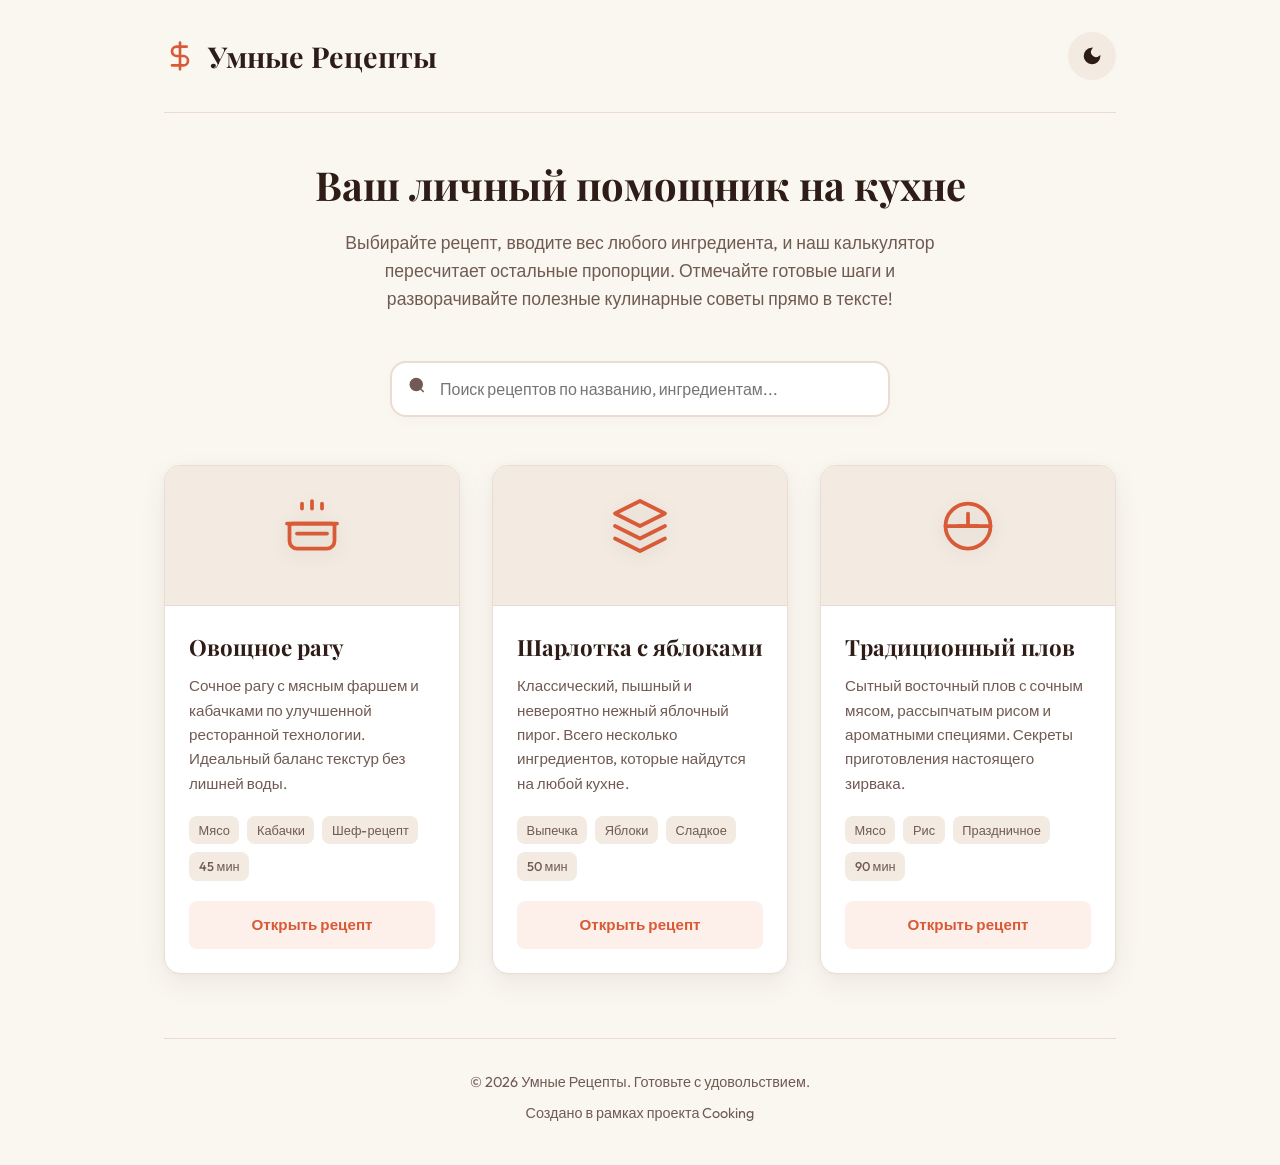
==== index.html @ 66353544 "Initial commit: cooking recipe repository with smart features" ====
<!DOCTYPE html>
<html lang="ru">
<head>
    <meta charset="UTF-8">
    <meta name="viewport" content="width=device-width, initial-scale=1.0">
    <title>Кулинарная Книга - Интерактивные Рецепты</title>
    <meta name="description" content="Удобная интерактивная книга рецептов с автоматическим калькулятором пропорций ингредиентов, встроенными ответами на вопросы и отслеживанием прогресса приготовления.">
    <link rel="stylesheet" href="style.css">
</head>
<body>
    <div class="container">
        <!-- HEADER -->
        <header>
            <div class="logo-section">
                <span class="logo-icon">
                    <svg xmlns="http://www.w3.org/2000/svg" width="32" height="32" viewBox="0 0 24 24" fill="none" stroke="currentColor" stroke-width="2" stroke-linecap="round" stroke-linejoin="round"><path d="M12 2v20M17 5H9.5a3.5 3.5 0 0 0 0 7h5a3.5 3.5 0 0 1 0 7H6"/></svg>
                </span>
                <h1>Умные Рецепты</h1>
            </div>
            <button class="theme-toggle-btn" id="themeToggleBtn" aria-label="Переключить тему">
                <!-- Moon icon (for dark mode selection) -->
                <svg class="moon-icon" xmlns="http://www.w3.org/2000/svg" viewBox="0 0 24 24" fill="none" stroke="currentColor" stroke-width="2"><path d="M21 12.79A9 9 0 1 1 11.21 3 7 7 0 0 0 21 12.79z"/></svg>
                <!-- Sun icon (for light mode selection) -->
                <svg class="sun-icon" xmlns="http://www.w3.org/2000/svg" viewBox="0 0 24 24" fill="none" stroke="currentColor" stroke-width="2"><circle cx="12" cy="12" r="5"/><line x1="12" y1="1" x2="12" y2="3"/><line x1="12" y1="21" x2="12" y2="23"/><line x1="4.22" y1="4.22" x2="5.64" y2="5.64"/><line x1="18.36" y1="18.36" x2="19.78" y2="19.78"/><line x1="1" y1="12" x2="3" y2="12"/><line x1="21" y1="12" x2="23" y2="12"/><line x1="4.22" y1="19.78" x2="5.64" y2="18.36"/><line x1="18.36" y1="5.64" x2="19.78" y2="4.22"/></svg>
            </button>
        </header>

        <!-- HERO SECTION -->
        <main>
            <section class="hero">
                <h2>Ваш личный помощник на кухне</h2>
                <p>Выбирайте рецепт, вводите вес любого ингредиента, и наш калькулятор пересчитает остальные пропорции. Отмечайте готовые шаги и разворачивайте полезные кулинарные советы прямо в тексте!</p>
            </section>

            <!-- SEARCH CONTAINER -->
            <div class="search-container">
                <span class="search-icon">
                    <svg xmlns="http://www.w3.org/2000/svg" viewBox="0 0 24 24" fill="none" stroke="currentColor" stroke-width="2"><circle cx="11" cy="11" r="8"/><line x1="21" y1="21" x2="16.65" y2="16.65"/></svg>
                </span>
                <input type="text" id="recipeSearch" class="search-input" placeholder="Поиск рецептов по названию, ингредиентам...">
            </div>

            <!-- RECIPES GRID -->
            <div class="recipes-grid">
                <!-- CARD 1: Vegetable Stew -->
                <article class="recipe-card" id="card-ragu">
                    <div class="recipe-card-header">
                        <div class="recipe-card-icon">
                            <svg xmlns="http://www.w3.org/2000/svg" width="60" height="60" viewBox="0 0 24 24" fill="none" stroke="var(--accent)" stroke-width="1.5" stroke-linecap="round" stroke-linejoin="round">
                                <path d="M4 11h16a1 1 0 0 1 1 1v6a3 3 0 0 1-3 3H6a3 3 0 0 1-3-3v-6a1 1 0 0 1 1-1z"/>
                                <path d="M12 2v3"/>
                                <path d="M8 3v2"/>
                                <path d="M16 3v2"/>
                                <path d="M2 11h20"/>
                                <path d="M6 15h12"/>
                            </svg>
                        </div>
                    </div>
                    <div class="recipe-card-body">
                        <h3>Овощное рагу</h3>
                        <p>Сочное рагу с мясным фаршем и кабачками по улучшенной ресторанной технологии. Идеальный баланс текстур без лишней воды.</p>
                        <div class="recipe-meta-tags">
                            <span class="meta-tag">Мясо</span>
                            <span class="meta-tag">Кабачки</span>
                            <span class="meta-tag">Шеф-рецепт</span>
                            <span class="meta-tag">45 мин</span>
                        </div>
                        <a href="ragu.html" class="recipe-card-btn">Открыть рецепт</a>
                    </div>
                </article>

                <!-- CARD 2: Sharlotka -->
                <article class="recipe-card" id="card-sharlotka">
                    <div class="recipe-card-header">
                        <div class="recipe-card-icon">
                            <svg xmlns="http://www.w3.org/2000/svg" width="60" height="60" viewBox="0 0 24 24" fill="none" stroke="var(--accent)" stroke-width="1.5" stroke-linecap="round" stroke-linejoin="round">
                                <path d="M12 2L2 7l10 5 10-5-10-5z"/>
                                <path d="M2 17l10 5 10-5"/>
                                <path d="M2 12l10 5 10-5"/>
                            </svg>
                        </div>
                    </div>
                    <div class="recipe-card-body">
                        <h3>Шарлотка с яблоками</h3>
                        <p>Классический, пышный и невероятно нежный яблочный пирог. Всего несколько ингредиентов, которые найдутся на любой кухне.</p>
                        <div class="recipe-meta-tags">
                            <span class="meta-tag">Выпечка</span>
                            <span class="meta-tag">Яблоки</span>
                            <span class="meta-tag">Сладкое</span>
                            <span class="meta-tag">50 мин</span>
                        </div>
                        <a href="sharlotka.html" class="recipe-card-btn">Открыть рецепт</a>
                    </div>
                </article>

                <!-- CARD 3: Plov -->
                <article class="recipe-card" id="card-plov">
                    <div class="recipe-card-header">
                        <div class="recipe-card-icon">
                            <svg xmlns="http://www.w3.org/2000/svg" width="60" height="60" viewBox="0 0 24 24" fill="none" stroke="var(--accent)" stroke-width="1.5" stroke-linecap="round" stroke-linejoin="round">
                                <path d="M12 3a9 9 0 0 0-9 9h18a9 9 0 0 0-9-9z"/>
                                <path d="M3 12a9 9 0 0 0 9 9 9 9 0 0 0 9-9"/>
                                <path d="M12 7v5"/>
                                <path d="M8 12h8"/>
                            </svg>
                        </div>
                    </div>
                    <div class="recipe-card-body">
                        <h3>Традиционный плов</h3>
                        <p>Сытный восточный плов с сочным мясом, рассыпчатым рисом и ароматными специями. Секреты приготовления настоящего зирвака.</p>
                        <div class="recipe-meta-tags">
                            <span class="meta-tag">Мясо</span>
                            <span class="meta-tag">Рис</span>
                            <span class="meta-tag">Праздничное</span>
                            <span class="meta-tag">90 мин</span>
                        </div>
                        <a href="plov.html" class="recipe-card-btn">Открыть рецепт</a>
                    </div>
                </article>
            </div>
        </main>

        <!-- FOOTER -->
        <footer>
            <p>&copy; 2026 Умные Рецепты. Готовьте с удовольствием.</p>
            <p>Создано в рамках проекта Cooking</p>
        </footer>
    </div>

    <script src="script.js"></script>
</body>
</html>
---- style.css ----
@import url('https://fonts.googleapis.com/css2?family=Outfit:wght@300;400;500;600;700&family=Playfair+Display:ital,wght@0,400;0,600;0,700;1,400&display=swap');

/* --- CSS VARIABLES & THEMES --- */
:root {
    --bg-primary: #faf6f0;
    --bg-secondary: #ffffff;
    --bg-tertiary: #f3eae1;
    --text-primary: #2e1c16;
    --text-secondary: #705b53;
    --accent: #d95a36;
    --accent-hover: #c24623;
    --accent-light: #fdf0eb;
    --border-color: #ebdcd3;
    --shadow-color: rgba(46, 28, 22, 0.06);
    --card-shadow: 0 10px 30px var(--shadow-color), 0 1px 8px rgba(46, 28, 22, 0.03);
    --success: #4a7c59;
    --success-light: #edf4ef;
    --transition-speed: 0.3s;
    --font-heading: 'Playfair Display', serif;
    --font-body: 'Outfit', sans-serif;
    --border-radius-sm: 8px;
    --border-radius-md: 16px;
    --border-radius-lg: 24px;
}

body.dark-theme {
    --bg-primary: #150e0c;
    --bg-secondary: #221613;
    --bg-tertiary: #2d1e1a;
    --text-primary: #fcf8f5;
    --text-secondary: #a8948c;
    --accent: #e5704e;
    --accent-hover: #f18c6e;
    --accent-light: #3a1e16;
    --border-color: #3b2822;
    --shadow-color: rgba(0, 0, 0, 0.4);
    --success: #68a377;
    --success-light: #1b2d20;
}

/* --- BASE STYLES --- */
* {
    box-sizing: border-box;
    margin: 0;
    padding: 0;
}

body {
    background-color: var(--bg-primary);
    color: var(--text-primary);
    font-family: var(--font-body);
    line-height: 1.6;
    transition: background-color var(--transition-speed), color var(--transition-speed);
}

a {
    color: inherit;
    text-decoration: none;
}

/* --- LAYOUT & CONTAINERS --- */
.container {
    max-width: 1000px;
    margin: 0 auto;
    padding: 2rem 1.5rem;
}

header {
    display: flex;
    justify-content: space-between;
    align-items: center;
    padding-bottom: 2rem;
    border-bottom: 1px solid var(--border-color);
    margin-bottom: 2.5rem;
}

.logo-section {
    display: flex;
    align-items: center;
    gap: 0.75rem;
}

.logo-icon {
    font-size: 2rem;
    color: var(--accent);
    display: flex;
    align-items: center;
}

.logo-section h1 {
    font-family: var(--font-heading);
    font-size: 1.8rem;
    font-weight: 700;
}

/* --- THEME TOGGLE BUTTON --- */
.theme-toggle-btn {
    background: var(--bg-tertiary);
    border: none;
    cursor: pointer;
    width: 48px;
    height: 48px;
    border-radius: 50%;
    display: flex;
    align-items: center;
    justify-content: center;
    transition: background-color var(--transition-speed), transform 0.2s;
    color: var(--text-primary);
}

.theme-toggle-btn:hover {
    transform: scale(1.05);
    background: var(--accent-light);
    color: var(--accent);
}

.theme-toggle-btn svg {
    width: 20px;
    height: 20px;
    fill: currentColor;
}

.sun-icon { display: none; }
.moon-icon { display: block; }

body.dark-theme .sun-icon { display: block; }
body.dark-theme .moon-icon { display: none; }

/* --- HERO SECTION --- */
.hero {
    text-align: center;
    margin-bottom: 3rem;
}

.hero h2 {
    font-family: var(--font-heading);
    font-size: 2.5rem;
    margin-bottom: 0.75rem;
    font-weight: 700;
}

.hero p {
    color: var(--text-secondary);
    font-size: 1.1rem;
    max-width: 600px;
    margin: 0 auto;
}

/* --- SEARCH & FILTERS --- */
.search-container {
    position: relative;
    max-width: 500px;
    margin: 0 auto 3rem;
}

.search-input {
    width: 100%;
    padding: 1rem 1.25rem 1rem 3rem;
    border: 2px solid var(--border-color);
    background-color: var(--bg-secondary);
    color: var(--text-primary);
    border-radius: var(--border-radius-md);
    font-family: var(--font-body);
    font-size: 1rem;
    outline: none;
    box-shadow: 0 4px 15px rgba(0, 0, 0, 0.02);
    transition: border-color var(--transition-speed), box-shadow var(--transition-speed);
}

.search-input:focus {
    border-color: var(--accent);
    box-shadow: 0 4px 20px var(--shadow-color);
}

.search-icon {
    position: absolute;
    left: 1.1rem;
    top: 50%;
    transform: translateY(-50%);
    color: var(--text-secondary);
    pointer-events: none;
}

.search-icon svg {
    width: 18px;
    height: 18px;
    fill: currentColor;
}

/* --- RECIPE CARDS GRID --- */
.recipes-grid {
    display: grid;
    grid-template-columns: repeat(auto-fill, minmax(280px, 1fr));
    gap: 2rem;
}

.recipe-card {
    background-color: var(--bg-secondary);
    border-radius: var(--border-radius-md);
    overflow: hidden;
    box-shadow: var(--card-shadow);
    border: 1px solid var(--border-color);
    display: flex;
    flex-direction: column;
    height: 100%;
    transition: transform 0.25s, box-shadow 0.25s, border-color var(--transition-speed);
}

.recipe-card:hover {
    transform: translateY(-5px);
    box-shadow: 0 15px 35px var(--shadow-color);
    border-color: var(--accent);
}

.recipe-card-header {
    background: var(--bg-tertiary);
    height: 140px;
    display: flex;
    align-items: center;
    justify-content: center;
    position: relative;
    border-bottom: 1px solid var(--border-color);
}

.recipe-card-icon {
    font-size: 3.5rem;
    filter: drop-shadow(0 4px 8px rgba(0,0,0,0.1));
    transition: transform 0.3s;
}

.recipe-card:hover .recipe-card-icon {
    transform: scale(1.1) rotate(5deg);
}

.recipe-card-body {
    padding: 1.5rem;
    display: flex;
    flex-direction: column;
    flex-grow: 1;
}

.recipe-card h3 {
    font-family: var(--font-heading);
    font-size: 1.4rem;
    margin-bottom: 0.5rem;
    color: var(--text-primary);
}

.recipe-card p {
    color: var(--text-secondary);
    font-size: 0.95rem;
    margin-bottom: 1.25rem;
    flex-grow: 1;
}

.recipe-meta-tags {
    display: flex;
    flex-wrap: wrap;
    gap: 0.5rem;
    margin-bottom: 1.25rem;
}

.meta-tag {
    background-color: var(--bg-tertiary);
    color: var(--text-secondary);
    font-size: 0.8rem;
    padding: 0.25rem 0.6rem;
    border-radius: var(--border-radius-sm);
    font-weight: 500;
}

.recipe-card-btn {
    display: inline-flex;
    align-items: center;
    justify-content: center;
    background-color: var(--accent-light);
    color: var(--accent);
    padding: 0.75rem;
    border-radius: var(--border-radius-sm);
    font-weight: 600;
    font-size: 0.95rem;
    transition: background-color 0.2s, color 0.2s;
    border: none;
    cursor: pointer;
    width: 100%;
}

.recipe-card:hover .recipe-card-btn {
    background-color: var(--accent);
    color: #ffffff;
}

/* --- RECIPE PAGE LAYOUT --- */
.back-btn {
    display: inline-flex;
    align-items: center;
    gap: 0.5rem;
    color: var(--text-secondary);
    font-weight: 500;
    margin-bottom: 1.5rem;
    transition: color 0.2s, transform 0.2s;
}

.back-btn:hover {
    color: var(--accent);
    transform: translateX(-4px);
}

.recipe-header {
    text-align: center;
    margin-bottom: 2.5rem;
}

.recipe-header h2 {
    font-family: var(--font-heading);
    font-size: 2.8rem;
    margin-bottom: 0.75rem;
}

.recipe-header-meta {
    display: flex;
    justify-content: center;
    gap: 1.5rem;
    color: var(--text-secondary);
    font-size: 0.95rem;
}

.recipe-layout {
    display: grid;
    grid-template-columns: 350px 1fr;
    gap: 2.5rem;
    align-items: start;
}

@media (max-width: 850px) {
    .recipe-layout {
        grid-template-columns: 1fr;
    }
}

/* --- INGREDIENTS SECTION (CALCULATOR) --- */
.ingredients-card {
    background-color: var(--bg-secondary);
    border-radius: var(--border-radius-md);
    padding: 1.75rem;
    box-shadow: var(--card-shadow);
    border: 1px solid var(--border-color);
}

.ingredients-card h3 {
    font-family: var(--font-heading);
    font-size: 1.4rem;
    margin-bottom: 1rem;
    border-bottom: 2px solid var(--border-color);
    padding-bottom: 0.5rem;
}

.calculator-info-box {
    background-color: var(--accent-light);
    color: var(--text-secondary);
    padding: 0.75rem 1rem;
    border-radius: var(--border-radius-sm);
    font-size: 0.85rem;
    margin-bottom: 1.5rem;
    border-left: 4px solid var(--accent);
}

.ingredients-list {
    list-style: none;
}

.ingredient-item {
    display: flex;
    align-items: center;
    justify-content: space-between;
    padding: 0.75rem 0;
    border-bottom: 1px dashed var(--border-color);
}

.ingredient-item:last-child {
    border-bottom: none;
}

.ingredient-name {
    font-weight: 500;
    flex-grow: 1;
    margin-right: 1rem;
}

.ingredient-amount-wrapper {
    display: flex;
    align-items: center;
    gap: 0.4rem;
}

.ingredient-input {
    width: 75px;
    padding: 0.4rem 0.5rem;
    border: 1.5px solid var(--border-color);
    border-radius: var(--border-radius-sm);
    font-family: var(--font-body);
    font-weight: 600;
    font-size: 0.95rem;
    text-align: right;
    background-color: var(--bg-primary);
    color: var(--text-primary);
    outline: none;
    transition: border-color var(--transition-speed), background-color var(--transition-speed);
}

.ingredient-input:focus {
    border-color: var(--accent);
    background-color: var(--bg-secondary);
}

/* Remove default spin buttons for number inputs */
.ingredient-input::-webkit-outer-spin-button,
.ingredient-input::-webkit-inner-spin-button {
    -webkit-appearance: none;
    margin: 0;
}
.ingredient-input[type=number] {
    -moz-appearance: textfield;
}

.ingredient-unit {
    color: var(--text-secondary);
    font-size: 0.9rem;
    width: 25px;
}

/* --- INSTRUCTIONS SECTION (STEPS) --- */
.instructions-section {
    background-color: var(--bg-secondary);
    border-radius: var(--border-radius-md);
    padding: 2rem;
    box-shadow: var(--card-shadow);
    border: 1px solid var(--border-color);
}

.instructions-section h3 {
    font-family: var(--font-heading);
    font-size: 1.5rem;
    margin-bottom: 1.5rem;
}

.steps-list {
    display: flex;
    flex-direction: column;
    gap: 1.75rem;
}

.step-item {
    display: flex;
    gap: 1.25rem;
    align-items: start;
    padding-bottom: 1.5rem;
    border-bottom: 1px solid var(--border-color);
    transition: opacity 0.3s;
}

.step-item:last-child {
    border-bottom: none;
    padding-bottom: 0;
}

.step-checkbox-wrapper {
    position: relative;
    display: flex;
    align-items: center;
    justify-content: center;
    margin-top: 0.15rem;
}

.step-checkbox {
    appearance: none;
    -webkit-appearance: none;
    width: 24px;
    height: 24px;
    border: 2px solid var(--text-secondary);
    border-radius: 6px;
    background-color: transparent;
    cursor: pointer;
    display: inline-flex;
    align-items: center;
    justify-content: center;
    transition: border-color 0.2s, background-color 0.2s;
    outline: none;
}

.step-checkbox:hover {
    border-color: var(--accent);
}

.step-checkbox:checked {
    border-color: var(--success);
    background-color: var(--success);
}

.step-checkbox::after {
    content: '';
    width: 10px;
    height: 6px;
    border-left: 2px solid #ffffff;
    border-bottom: 2px solid #ffffff;
    transform: rotate(-45deg) translate(1px, -1px);
    opacity: 0;
    transition: opacity 0.15s;
}

.step-checkbox:checked::after {
    opacity: 1;
}

.step-content {
    flex-grow: 1;
}

.step-number {
    font-weight: 700;
    color: var(--accent);
    font-size: 1.1rem;
    margin-bottom: 0.25rem;
    text-transform: uppercase;
    letter-spacing: 0.05em;
}

.step-text {
    font-size: 1.05rem;
    color: var(--text-primary);
    transition: color 0.3s, text-decoration 0.3s;
}

/* Checked step styling */
.step-item.completed {
    opacity: 0.6;
}

.step-item.completed .step-text {
    text-decoration: line-through;
    color: var(--text-secondary);
}

/* --- INLINE Q&A (ACCORDION) --- */
.step-qa-container {
    margin-top: 0.75rem;
}

.qa-toggle-btn {
    background: none;
    border: none;
    color: var(--accent);
    font-family: var(--font-body);
    font-size: 0.88rem;
    font-weight: 600;
    cursor: pointer;
    display: inline-flex;
    align-items: center;
    gap: 0.4rem;
    padding: 0.25rem 0.5rem;
    border-radius: var(--border-radius-sm);
    transition: background-color 0.2s, color 0.2s;
}

.qa-toggle-btn:hover {
    background-color: var(--accent-light);
}

.qa-toggle-btn svg {
    width: 12px;
    height: 12px;
    fill: currentColor;
    transition: transform 0.2s;
}

.qa-toggle-btn.active svg {
    transform: rotate(180deg);
}

.qa-answer-panel {
    max-height: 0;
    overflow: hidden;
    transition: max-height 0.25s cubic-bezier(0.4, 0, 0.2, 1), margin 0.25s;
    background-color: var(--bg-tertiary);
    border-radius: var(--border-radius-sm);
}

.qa-answer-panel.expanded {
    max-height: 200px; /* arbitrary height large enough for standard content */
    margin-top: 0.4rem;
    border-left: 3px solid var(--accent);
}

.qa-answer-content {
    padding: 0.75rem 1rem;
    font-size: 0.92rem;
    color: var(--text-secondary);
}

/* --- FOOTER --- */
footer {
    text-align: center;
    margin-top: 4rem;
    padding-top: 2rem;
    border-top: 1px solid var(--border-color);
    color: var(--text-secondary);
    font-size: 0.9rem;
}

footer p {
    margin-bottom: 0.5rem;
}
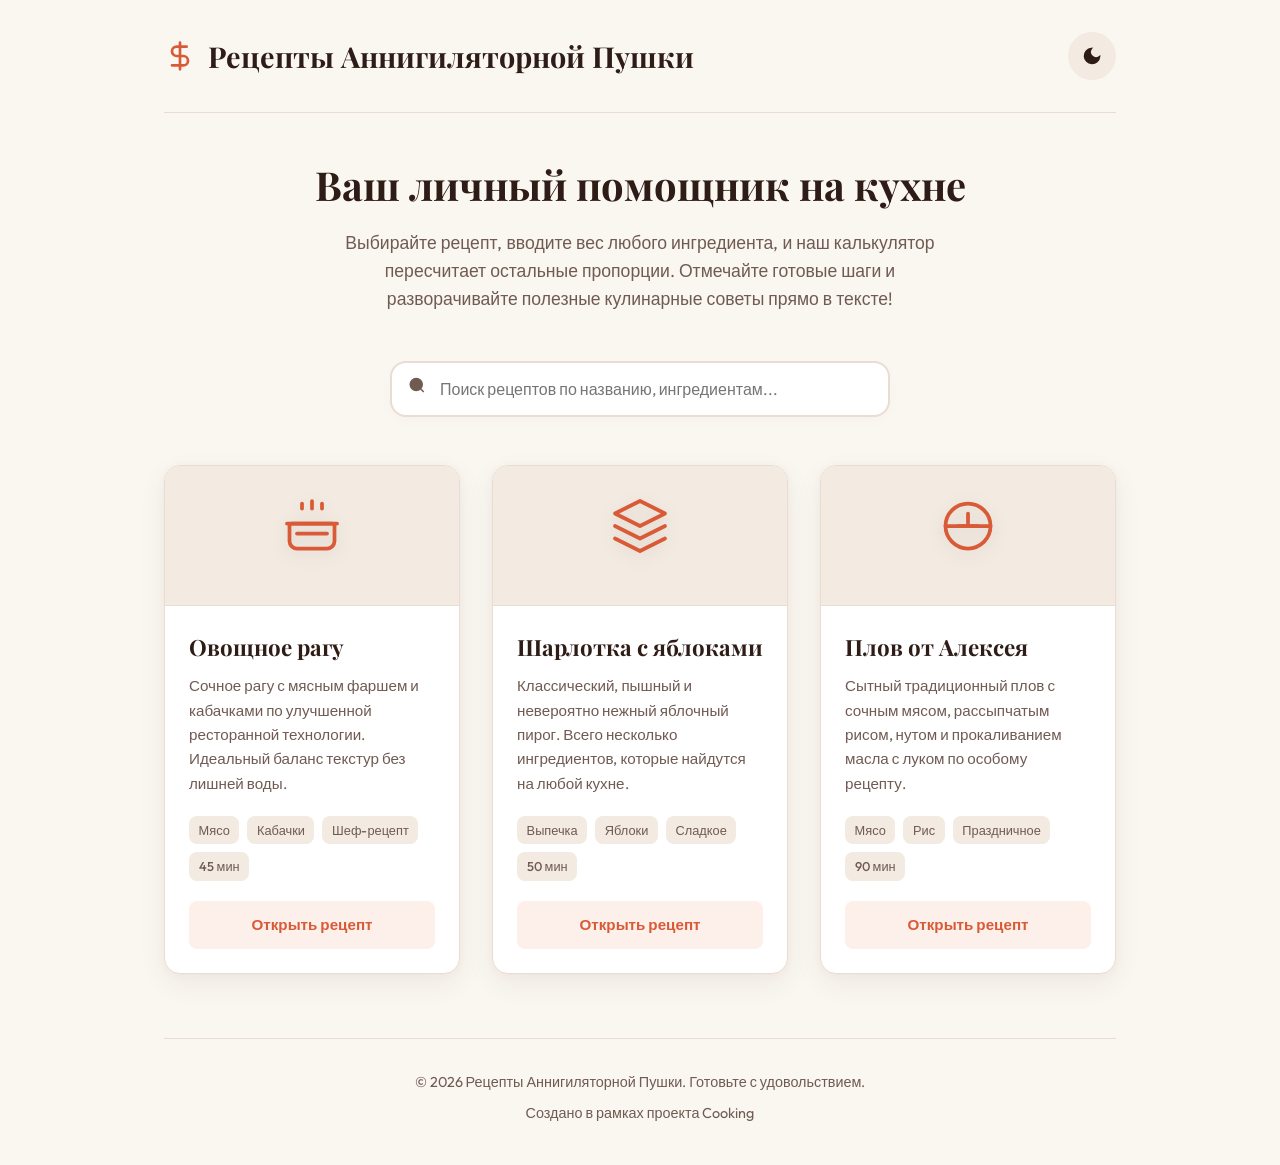
==== commit 2b5491ba: "Rename: renamed project branding to 'Рецепты Аннигиляторной Пушки' and plov to 'Плов от Алексея'" ====
--- a/index.html
+++ b/index.html
@@ -15,7 +15,7 @@
                 <span class="logo-icon">
                     <svg xmlns="http://www.w3.org/2000/svg" width="32" height="32" viewBox="0 0 24 24" fill="none" stroke="currentColor" stroke-width="2" stroke-linecap="round" stroke-linejoin="round"><path d="M12 2v20M17 5H9.5a3.5 3.5 0 0 0 0 7h5a3.5 3.5 0 0 1 0 7H6"/></svg>
                 </span>
-                <h1>Умные Рецепты</h1>
+                <h1>Рецепты Аннигиляторной Пушки</h1>
             </div>
             <button class="theme-toggle-btn" id="themeToggleBtn" aria-label="Переключить тему">
                 <!-- Moon icon (for dark mode selection) -->
@@ -106,8 +106,8 @@
                         </div>
                     </div>
                     <div class="recipe-card-body">
-                        <h3>Традиционный плов</h3>
-                        <p>Сытный восточный плов с сочным мясом, рассыпчатым рисом и ароматными специями. Секреты приготовления настоящего зирвака.</p>
+                        <h3>Плов от Алексея</h3>
+                        <p>Сытный традиционный плов с сочным мясом, рассыпчатым рисом, нутом и прокаливанием масла с луком по особому рецепту.</p>
                         <div class="recipe-meta-tags">
                             <span class="meta-tag">Мясо</span>
                             <span class="meta-tag">Рис</span>
@@ -122,7 +122,7 @@
 
         <!-- FOOTER -->
         <footer>
-            <p>&copy; 2026 Умные Рецепты. Готовьте с удовольствием.</p>
+            <p>&copy; 2026 Рецепты Аннигиляторной Пушки. Готовьте с удовольствием.</p>
             <p>Создано в рамках проекта Cooking</p>
         </footer>
     </div>
